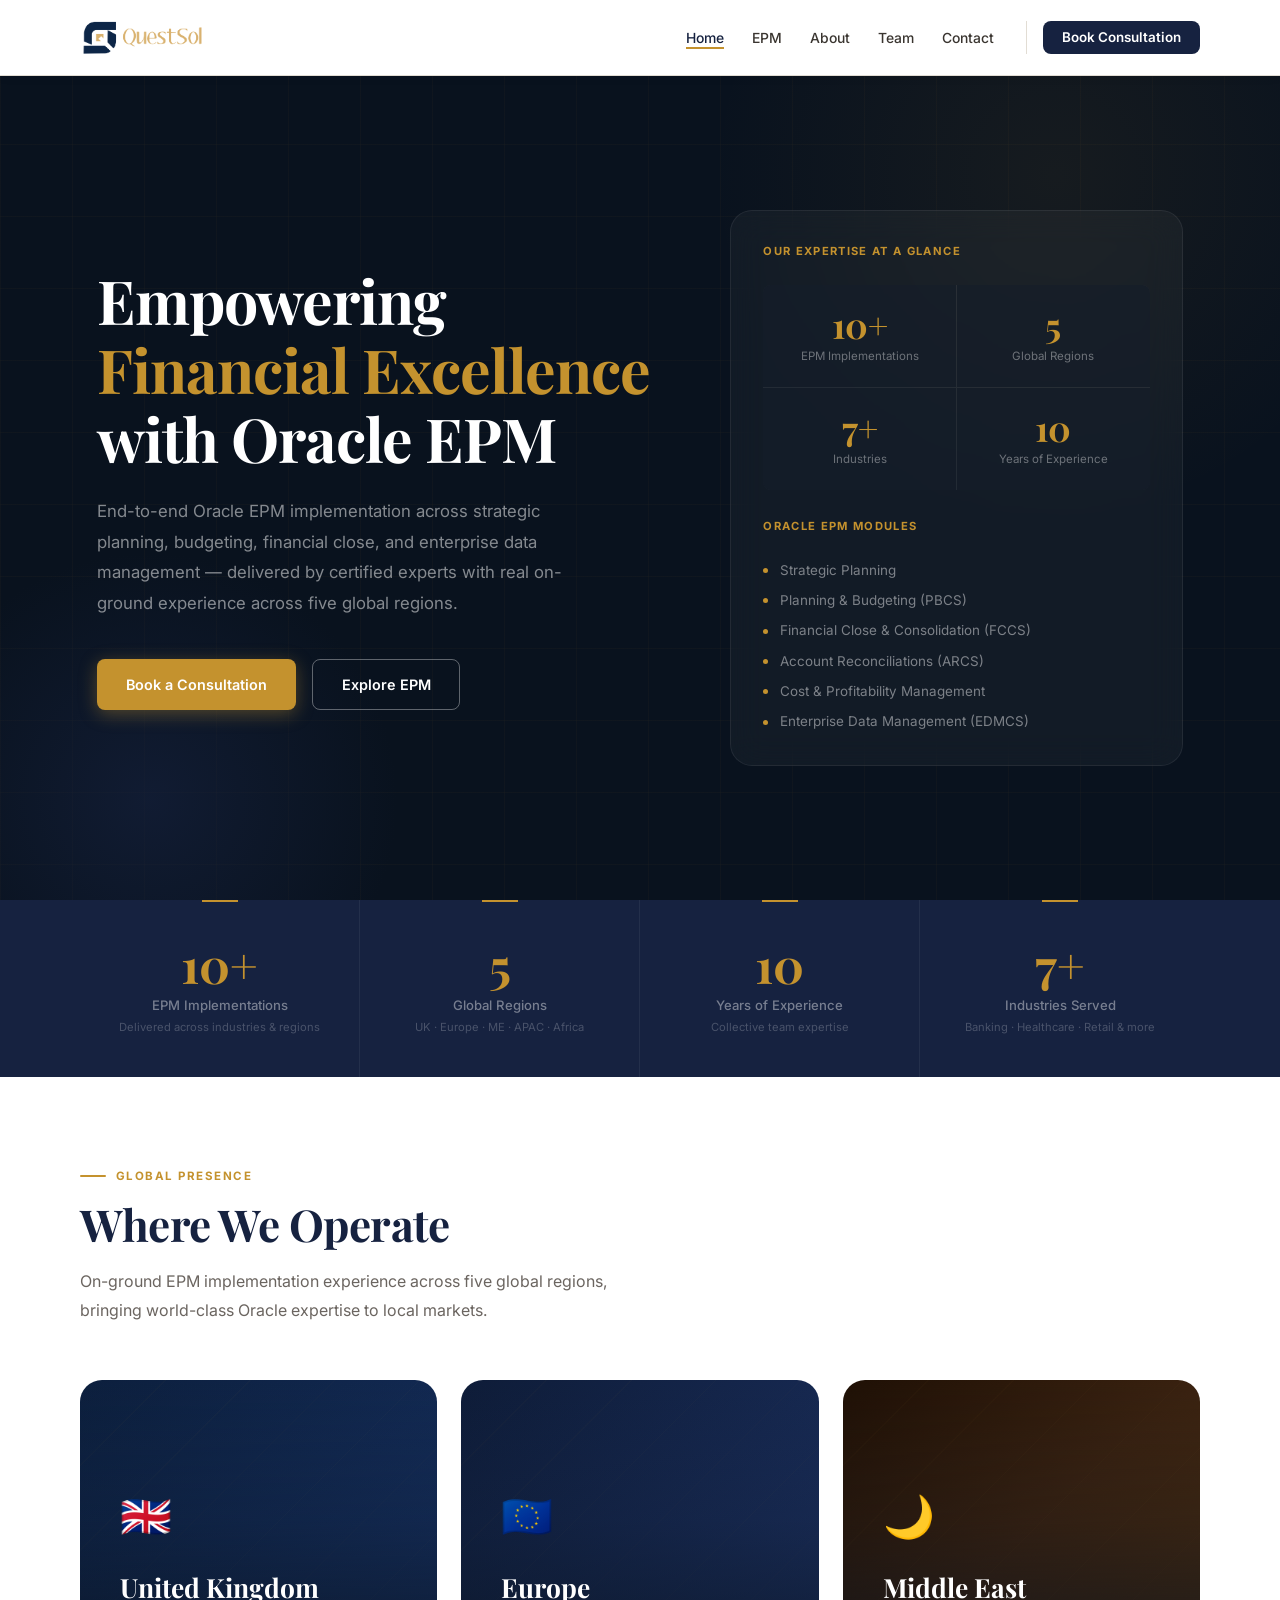
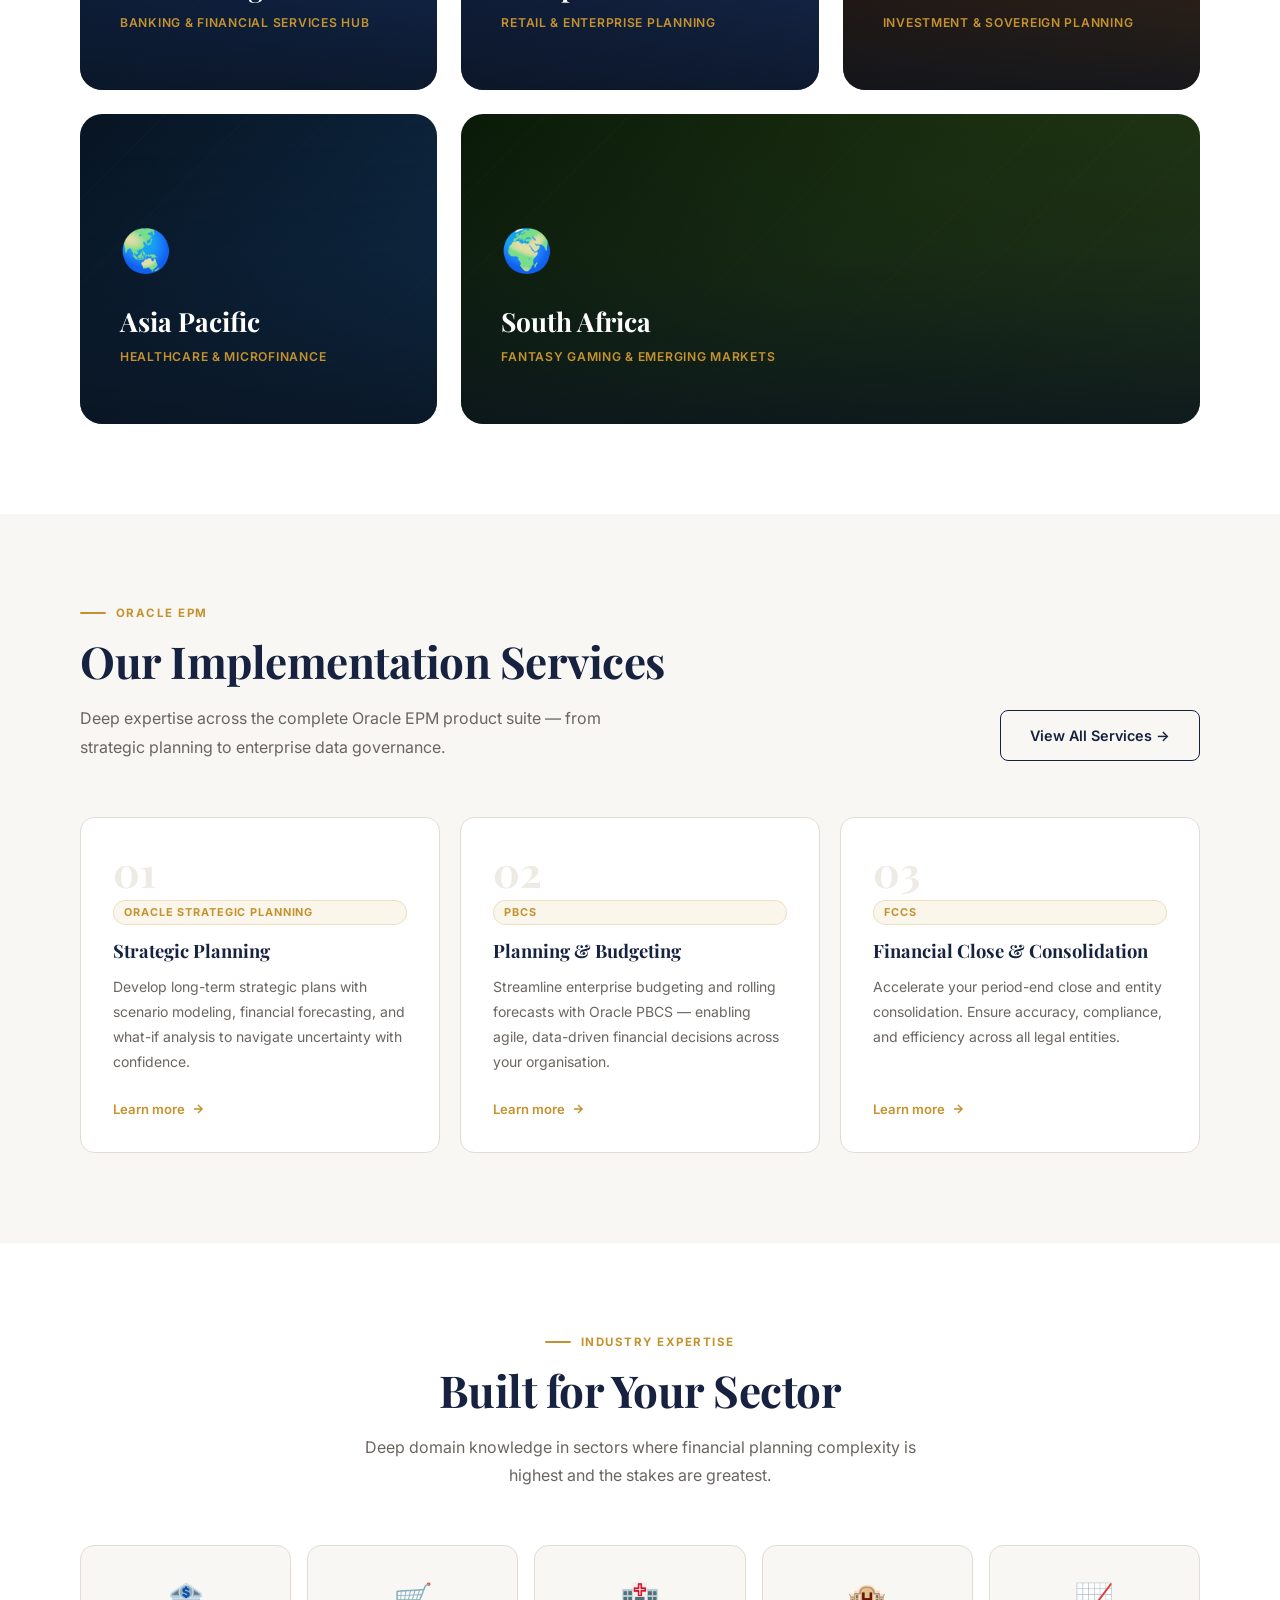
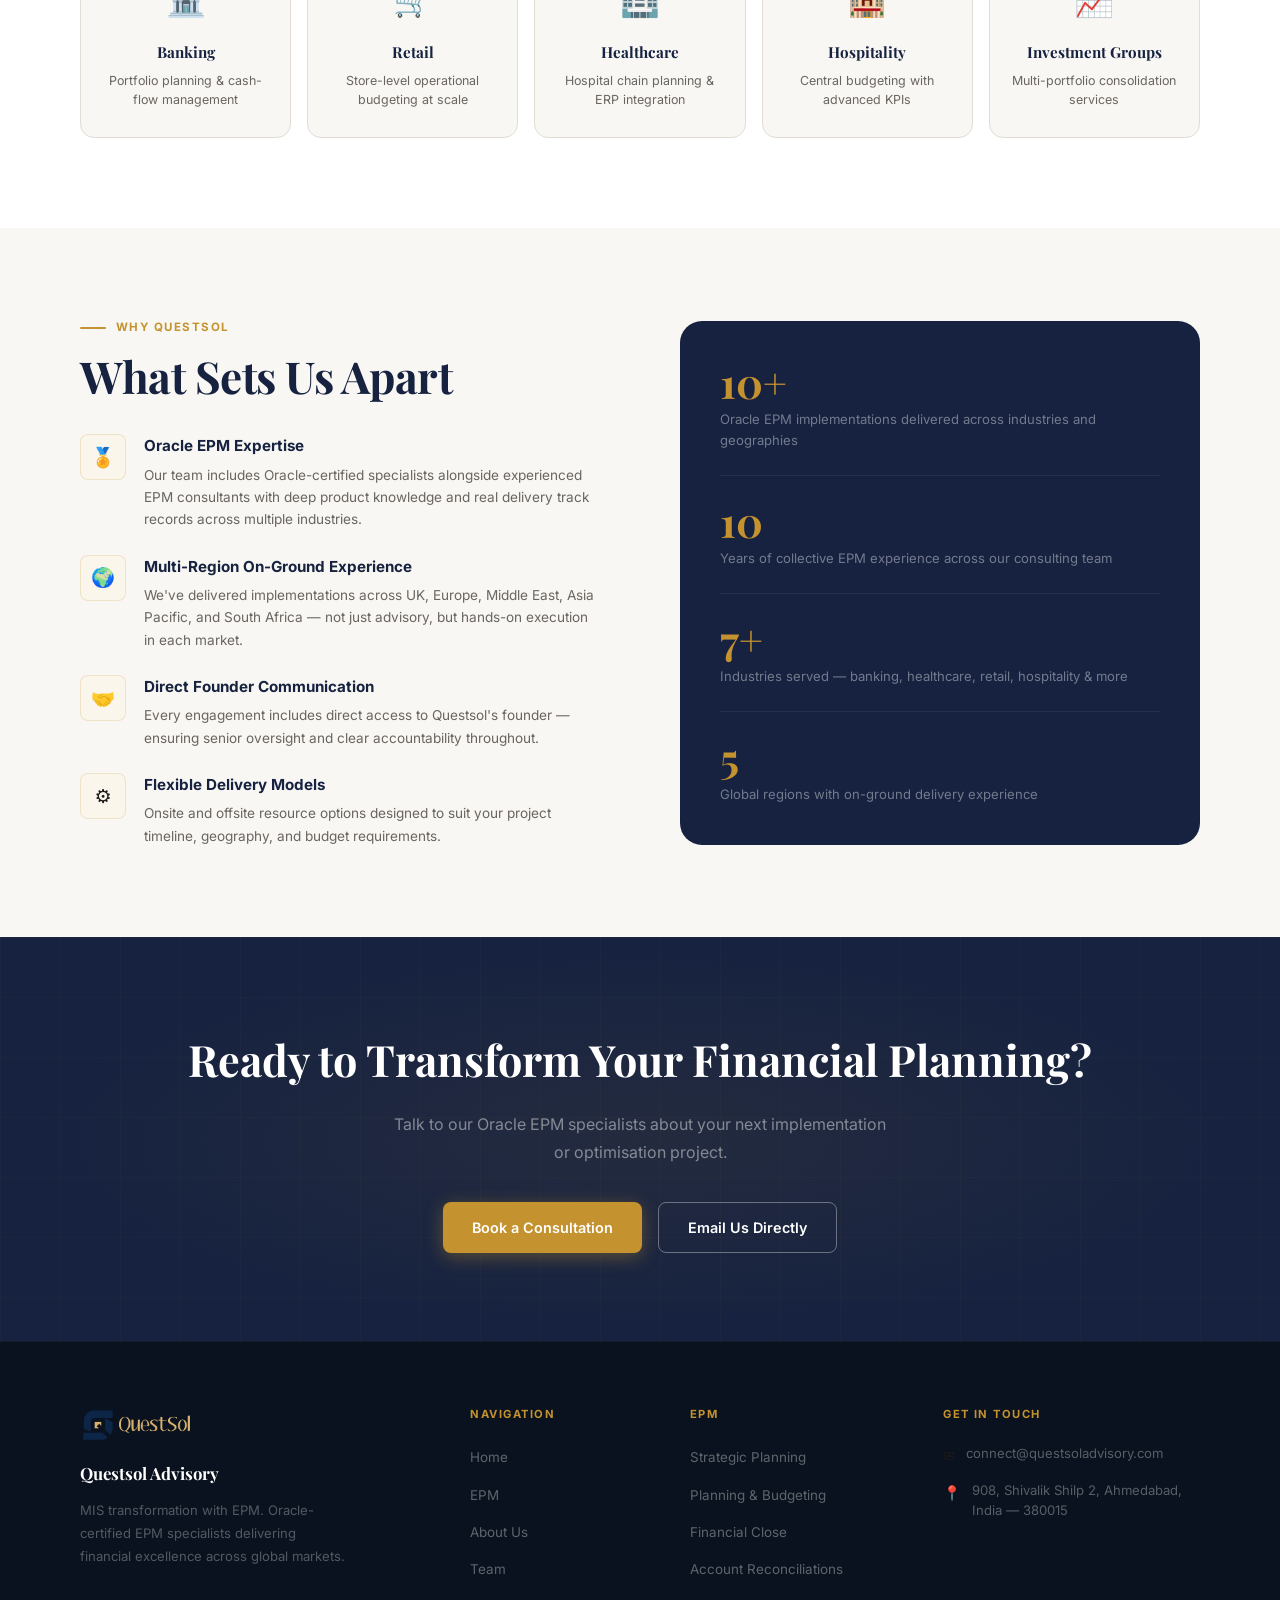
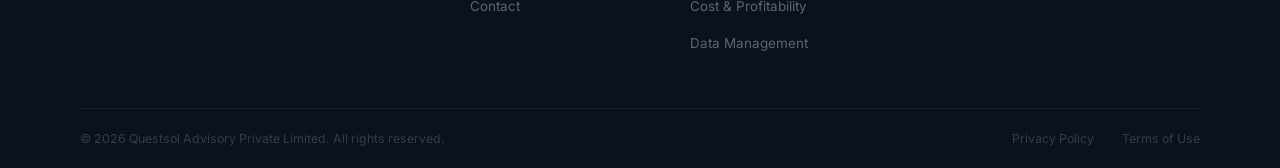
==== index.html @ fa1d384a "Initial commit — Questsol Advisory website" ====
<!DOCTYPE html>
<html lang="en">
<head>
  <meta charset="UTF-8">
  <meta name="viewport" content="width=device-width, initial-scale=1.0">
  <title>Questsol</title>
  <link rel="icon" type="image/png" href="assets/tablogo.png">
  <meta name="description" content="Oracle EPM implementation specialists. Strategic planning, budgeting, financial close and data management across UK, Europe, Middle East & Asia Pacific.">
  <link rel="preconnect" href="https://fonts.googleapis.com">
  <link rel="preconnect" href="https://fonts.gstatic.com" crossorigin>
  <link href="https://fonts.googleapis.com/css2?family=Playfair+Display:ital,wght@0,400;0,600;0,700;0,900;1,400;1,600&family=Inter:wght@300;400;500;600;700&display=swap" rel="stylesheet">
  <link rel="stylesheet" href="style.css">
</head>
<body>

<!-- ── NAVIGATION ── -->
<header class="nav">
  <div class="container">
    <a href="index.html" class="nav-logo">
      <img src="assets/logo.png" alt="Questsol Advisory" onerror="this.style.display='none';this.nextElementSibling.style.display='block'">
      <span class="nav-logo-fallback" style="display:none">Questsol Advisory</span>
    </a>
    <nav>
      <ul class="nav-menu">
        <li><a href="index.html" class="active">Home</a></li>
        <li><a href="epm.html">EPM</a></li>
        <li><a href="about.html">About</a></li>
        <li><a href="team.html">Team</a></li>
        <li><a href="contact.html">Contact</a></li>
        <li><a href="contact.html" class="nav-cta">Book Consultation</a></li>
      </ul>
    </nav>
    <button class="nav-hamburger" id="hamburger" aria-label="Toggle menu">
      <span></span><span></span><span></span>
    </button>
  </div>
</header>
<div class="mobile-nav" id="mobileNav">
  <ul>
    <li><a href="index.html" class="active">Home</a></li>
    <li><a href="epm.html">EPM</a></li>
    <li><a href="about.html">About</a></li>
    <li><a href="team.html">Team</a></li>
    <li><a href="contact.html">Contact</a></li>
  </ul>
  <a href="contact.html" class="mobile-cta">Book a Consultation</a>
</div>

<!-- ── HERO ── -->
<section class="hero">
  <div class="hero-pattern"></div>
  <div class="hero-glow"></div>
  <div class="hero-glow-2"></div>
  <div class="container">
    <div class="hero-grid">
      <div>
        <h1 class="hero-title">
          Empowering<br>
          <span class="gold">Financial Excellence</span><br>
          with Oracle EPM
        </h1>
        <p class="hero-desc">
          End-to-end Oracle EPM implementation across strategic planning, budgeting, financial close, and enterprise data management — delivered by certified experts with real on-ground experience across five global regions.
        </p>
        <div class="hero-actions">
          <a href="contact.html" class="btn btn-primary">Book a Consultation</a>
          <a href="epm.html" class="btn btn-outline-white">Explore EPM</a>
        </div>
      </div>
      <div class="hero-panel">
        <div class="hero-panel-label">Our Expertise at a Glance</div>
        <div class="hero-stats-grid">
          <div class="hero-stat">
            <div class="hero-stat-num">10+</div>
            <div class="hero-stat-lbl">EPM Implementations</div>
          </div>
          <div class="hero-stat">
            <div class="hero-stat-num">5</div>
            <div class="hero-stat-lbl">Global Regions</div>
          </div>
          <div class="hero-stat">
            <div class="hero-stat-num">7+</div>
            <div class="hero-stat-lbl">Industries</div>
          </div>
          <div class="hero-stat">
            <div class="hero-stat-num">10</div>
            <div class="hero-stat-lbl">Years of Experience</div>
          </div>
        </div>
        <div class="hero-panel-label">Oracle EPM Modules</div>
        <ul class="hero-services">
          <li class="hero-service">Strategic Planning</li>
          <li class="hero-service">Planning &amp; Budgeting (PBCS)</li>
          <li class="hero-service">Financial Close &amp; Consolidation (FCCS)</li>
          <li class="hero-service">Account Reconciliations (ARCS)</li>
          <li class="hero-service">Cost &amp; Profitability Management</li>
          <li class="hero-service">Enterprise Data Management (EDMCS)</li>
        </ul>
      </div>
    </div>
  </div>
</section>

<!-- ── METRICS STRIP ── -->
<div class="metrics-strip">
  <div class="container">
    <div class="metrics-grid">
      <div class="metric-item" data-reveal>
        <div class="metric-num">10+</div>
        <div class="metric-lbl">EPM Implementations</div>
        <div class="metric-sub">Delivered across industries &amp; regions</div>
      </div>
      <div class="metric-item" data-reveal data-reveal-d="1">
        <div class="metric-num">5</div>
        <div class="metric-lbl">Global Regions</div>
        <div class="metric-sub">UK · Europe · ME · APAC · Africa</div>
      </div>
      <div class="metric-item" data-reveal data-reveal-d="2">
        <div class="metric-num">10</div>
        <div class="metric-lbl">Years of Experience</div>
        <div class="metric-sub">Collective team expertise</div>
      </div>
      <div class="metric-item" data-reveal data-reveal-d="3">
        <div class="metric-num">7+</div>
        <div class="metric-lbl">Industries Served</div>
        <div class="metric-sub">Banking · Healthcare · Retail &amp; more</div>
      </div>
    </div>
  </div>
</div>

<!-- ── GLOBAL PRESENCE ── -->
<section class="section">
  <div class="container">
    <div class="section-header">
      <div class="section-eyebrow">Global Presence</div>
      <h2 class="section-title">Where We Operate</h2>
      <p class="section-subtitle">On-ground EPM implementation experience across five global regions, bringing world-class Oracle expertise to local markets.</p>
    </div>
    <div class="regions-grid">
      <div class="region-card region-uk" data-reveal>
        <div class="region-inner">
          <span class="region-flag">🇬🇧</span>
          <div class="region-name">United Kingdom</div>
          <div class="region-focus">Banking &amp; Financial Services Hub</div>
        </div>
      </div>
      <div class="region-card region-europe" data-reveal data-reveal-d="1">
        <div class="region-inner">
          <span class="region-flag">🇪🇺</span>
          <div class="region-name">Europe</div>
          <div class="region-focus">Retail &amp; Enterprise Planning</div>
        </div>
      </div>
      <div class="region-card region-me" data-reveal data-reveal-d="2">
        <div class="region-inner">
          <span class="region-flag">🌙</span>
          <div class="region-name">Middle East</div>
          <div class="region-focus">Investment &amp; Sovereign Planning</div>
        </div>
      </div>
      <div class="region-card region-apac" data-reveal data-reveal-d="3">
        <div class="region-inner">
          <span class="region-flag">🌏</span>
          <div class="region-name">Asia Pacific</div>
          <div class="region-focus">Healthcare &amp; Microfinance</div>
        </div>
      </div>
      <div class="region-card region-africa" data-reveal data-reveal-d="4">
        <div class="region-inner">
          <span class="region-flag">🌍</span>
          <div class="region-name">South Africa</div>
          <div class="region-focus">Fantasy Gaming &amp; Emerging Markets</div>
        </div>
      </div>
    </div>
  </div>
</section>

<!-- ── EPM SERVICES OVERVIEW ── -->
<section class="section section--alt">
  <div class="container">
    <div class="section-header" style="display:flex;justify-content:space-between;align-items:flex-end;flex-wrap:wrap;gap:1.5rem;">
      <div>
        <div class="section-eyebrow">Oracle EPM</div>
        <h2 class="section-title">Our Implementation Services</h2>
        <p class="section-subtitle">Deep expertise across the complete Oracle EPM product suite — from strategic planning to enterprise data governance.</p>
      </div>
      <a href="epm.html" class="btn btn-outline-navy" style="flex-shrink:0;white-space:nowrap;">View All Services →</a>
    </div>
    <div class="services-grid">
      <div class="service-card" data-reveal>
        <div class="service-card-num">01</div>
        <div class="service-card-abbr">Oracle Strategic Planning</div>
        <div class="service-card-name">Strategic Planning</div>
        <p class="service-card-desc">Develop long-term strategic plans with scenario modeling, financial forecasting, and what-if analysis to navigate uncertainty with confidence.</p>
        <a href="epm.html" class="service-card-link">Learn more <svg viewBox="0 0 24 24" fill="none" stroke="currentColor" stroke-width="2.5"><path d="M5 12h14M12 5l7 7-7 7"/></svg></a>
      </div>
      <div class="service-card" data-reveal data-reveal-d="1">
        <div class="service-card-num">02</div>
        <div class="service-card-abbr">PBCS</div>
        <div class="service-card-name">Planning &amp; Budgeting</div>
        <p class="service-card-desc">Streamline enterprise budgeting and rolling forecasts with Oracle PBCS — enabling agile, data-driven financial decisions across your organisation.</p>
        <a href="epm.html" class="service-card-link">Learn more <svg viewBox="0 0 24 24" fill="none" stroke="currentColor" stroke-width="2.5"><path d="M5 12h14M12 5l7 7-7 7"/></svg></a>
      </div>
      <div class="service-card" data-reveal data-reveal-d="2">
        <div class="service-card-num">03</div>
        <div class="service-card-abbr">FCCS</div>
        <div class="service-card-name">Financial Close &amp; Consolidation</div>
        <p class="service-card-desc">Accelerate your period-end close and entity consolidation. Ensure accuracy, compliance, and efficiency across all legal entities.</p>
        <a href="epm.html" class="service-card-link">Learn more <svg viewBox="0 0 24 24" fill="none" stroke="currentColor" stroke-width="2.5"><path d="M5 12h14M12 5l7 7-7 7"/></svg></a>
      </div>
    </div>
  </div>
</section>

<!-- ── INDUSTRIES ── -->
<section class="section">
  <div class="container">
    <div class="section-header section-header--center">
      <div class="section-eyebrow">Industry Expertise</div>
      <h2 class="section-title">Built for Your Sector</h2>
      <p class="section-subtitle">Deep domain knowledge in sectors where financial planning complexity is highest and the stakes are greatest.</p>
    </div>
    <div class="industries-grid">
      <div class="industry-card" data-reveal>
        <span class="industry-icon">🏦</span>
        <div class="industry-name">Banking</div>
        <div class="industry-desc">Portfolio planning &amp; cash-flow management</div>
      </div>
      <div class="industry-card" data-reveal data-reveal-d="1">
        <span class="industry-icon">🛒</span>
        <div class="industry-name">Retail</div>
        <div class="industry-desc">Store-level operational budgeting at scale</div>
      </div>
      <div class="industry-card" data-reveal data-reveal-d="2">
        <span class="industry-icon">🏥</span>
        <div class="industry-name">Healthcare</div>
        <div class="industry-desc">Hospital chain planning &amp; ERP integration</div>
      </div>
      <div class="industry-card" data-reveal data-reveal-d="3">
        <span class="industry-icon">🏨</span>
        <div class="industry-name">Hospitality</div>
        <div class="industry-desc">Central budgeting with advanced KPIs</div>
      </div>
      <div class="industry-card" data-reveal data-reveal-d="4">
        <span class="industry-icon">📈</span>
        <div class="industry-name">Investment Groups</div>
        <div class="industry-desc">Multi-portfolio consolidation services</div>
      </div>
    </div>
  </div>
</section>

<!-- ── WHY QUESTSOL ── -->
<section class="section section--alt">
  <div class="container">
    <div class="why-grid">
      <div>
        <div class="section-eyebrow">Why Questsol</div>
        <h2 class="section-title">What Sets Us Apart</h2>
        <ul class="why-list">
          <li class="why-item" data-reveal>
            <div class="why-icon">🏅</div>
            <div>
              <div class="why-item-title">Oracle EPM Expertise</div>
              <div class="why-item-desc">Our team includes Oracle-certified specialists alongside experienced EPM consultants with deep product knowledge and real delivery track records across multiple industries.</div>
            </div>
          </li>
          <li class="why-item" data-reveal data-reveal-d="1">
            <div class="why-icon">🌍</div>
            <div>
              <div class="why-item-title">Multi-Region On-Ground Experience</div>
              <div class="why-item-desc">We've delivered implementations across UK, Europe, Middle East, Asia Pacific, and South Africa — not just advisory, but hands-on execution in each market.</div>
            </div>
          </li>
          <li class="why-item" data-reveal data-reveal-d="2">
            <div class="why-icon">🤝</div>
            <div>
              <div class="why-item-title">Direct Founder Communication</div>
              <div class="why-item-desc">Every engagement includes direct access to Questsol's founder — ensuring senior oversight and clear accountability throughout.</div>
            </div>
          </li>
          <li class="why-item" data-reveal data-reveal-d="3">
            <div class="why-icon">⚙️</div>
            <div>
              <div class="why-item-title">Flexible Delivery Models</div>
              <div class="why-item-desc">Onsite and offsite resource options designed to suit your project timeline, geography, and budget requirements.</div>
            </div>
          </li>
        </ul>
      </div>
      <div class="why-panel" data-reveal data-reveal-d="1">
        <div class="why-panel-stat">
          <div class="why-panel-num">10+</div>
          <div class="why-panel-desc">Oracle EPM implementations delivered across industries and geographies</div>
        </div>
        <div class="why-panel-stat">
          <div class="why-panel-num">10</div>
          <div class="why-panel-desc">Years of collective EPM experience across our consulting team</div>
        </div>
        <div class="why-panel-stat">
          <div class="why-panel-num">7+</div>
          <div class="why-panel-desc">Industries served — banking, healthcare, retail, hospitality &amp; more</div>
        </div>
        <div class="why-panel-stat">
          <div class="why-panel-num">5</div>
          <div class="why-panel-desc">Global regions with on-ground delivery experience</div>
        </div>
      </div>
    </div>
  </div>
</section>

<!-- ── CTA BANNER ── -->
<div class="cta-banner">
  <div class="container">
    <h2 class="cta-banner-title">Ready to Transform Your Financial Planning?</h2>
    <p class="cta-banner-sub">Talk to our Oracle EPM specialists about your next implementation or optimisation project.</p>
    <div class="cta-banner-actions">
      <a href="contact.html" class="btn btn-primary">Book a Consultation</a>
      <a href="mailto:connect@questsoladvisory.com" class="btn btn-outline-white">Email Us Directly</a>
    </div>
  </div>
</div>

<!-- ── FOOTER ── -->
<footer class="footer">
  <div class="container">
    <div class="footer-grid">
      <div>
        <img src="assets/logo.png" alt="Questsol Advisory" class="footer-brand-logo" onerror="this.style.display='none'">
        <div class="footer-brand-name">Questsol Advisory</div>
        <p class="footer-brand-desc">MIS transformation with EPM. Oracle-certified EPM specialists delivering financial excellence across global markets.</p>
      </div>
      <div>
        <div class="footer-col-title">Navigation</div>
        <ul class="footer-nav">
          <li><a href="index.html">Home</a></li>
          <li><a href="epm.html">EPM</a></li>
          <li><a href="about.html">About Us</a></li>
          <li><a href="team.html">Team</a></li>
          <li><a href="contact.html">Contact</a></li>
        </ul>
      </div>
      <div>
        <div class="footer-col-title">EPM</div>
        <ul class="footer-nav">
          <li><a href="epm.html">Strategic Planning</a></li>
          <li><a href="epm.html">Planning &amp; Budgeting</a></li>
          <li><a href="epm.html">Financial Close</a></li>
          <li><a href="epm.html">Account Reconciliations</a></li>
          <li><a href="epm.html">Cost &amp; Profitability</a></li>
          <li><a href="epm.html">Data Management</a></li>
        </ul>
      </div>
      <div>
        <div class="footer-col-title">Get In Touch</div>
        <div class="footer-contact-row">
          <span>✉️</span>
          <div class="txt"><a href="mailto:connect@questsoladvisory.com">connect@questsoladvisory.com</a></div>
        </div>
        <div class="footer-contact-row">
          <span>📍</span>
          <div class="txt">908, Shivalik Shilp 2, Ahmedabad, India — 380015</div>
        </div>
      </div>
    </div>
    <div class="footer-bottom">
      <div class="footer-copy">© 2026 Questsol Advisory Private Limited. All rights reserved.</div>
      <div class="footer-bottom-links">
        <a href="#">Privacy Policy</a>
        <a href="#">Terms of Use</a>
      </div>
    </div>
  </div>
</footer>

<script>
const io = new IntersectionObserver(entries => {
  entries.forEach(e => { if (e.isIntersecting) { e.target.classList.add('visible'); io.unobserve(e.target); } });
}, { threshold: 0.12 });
document.querySelectorAll('[data-reveal]').forEach(el => io.observe(el));

// Hamburger
const hamburger = document.getElementById('hamburger');
const mobileNav = document.getElementById('mobileNav');
hamburger.addEventListener('click', () => {
  const open = hamburger.classList.toggle('open');
  mobileNav.classList.toggle('open', open);
  document.body.classList.toggle('nav-open', open);
});
mobileNav.querySelectorAll('a').forEach(a => {
  a.addEventListener('click', () => {
    hamburger.classList.remove('open');
    mobileNav.classList.remove('open');
    document.body.classList.remove('nav-open');
  });
});
</script>
</body>
</html>
---- style.css ----
/* =====================================================
   QUESTSOL ADVISORY — Design System
   Primary: Navy #162240 | Accent: Gold #C4922E
   Headings: Playfair Display | Body: Inter
   ===================================================== */

@import url('https://fonts.googleapis.com/css2?family=Playfair+Display:ital,wght@0,400;0,600;0,700;0,900;1,400;1,600&family=Inter:wght@300;400;500;600;700&display=swap');

/* ── VARIABLES ── */
:root {
  --navy-dark:  #09121E;
  --navy:       #162240;
  --navy-mid:   #1C2D52;
  --navy-light: #253A68;
  --gold:       #C4922E;
  --gold-400:   #D4A848;
  --gold-300:   #E0C070;
  --gold-pale:  #F5EDD6;
  --gold-bg:    #FBF6EC;
  --white:      #FFFFFF;
  --off-white:  #F8F7F3;
  --gray-100:   #EDEBE4;
  --gray-200:   #D6D0C4;
  --gray-400:   #9A9385;
  --gray-600:   #6B6560;
  --gray-800:   #3A3530;
  --text:       #1C1A18;
  --border:     #E2DDD4;
  --font-serif: 'Playfair Display', Georgia, serif;
  --font-sans:  'Inter', system-ui, -apple-system, sans-serif;
  --nav-h:      76px;
  --container:  1200px;
  --section-py: 90px;
  --radius-sm:  8px;
  --radius:     14px;
  --radius-lg:  22px;
  --shadow-sm:  0 2px 8px rgba(9,18,30,0.07);
  --shadow-md:  0 8px 32px rgba(9,18,30,0.12);
  --shadow-lg:  0 20px 64px rgba(9,18,30,0.18);
  --t:          0.26s ease;
}

/* ── RESET ── */
*, *::before, *::after { box-sizing: border-box; margin: 0; padding: 0; }
html { scroll-behavior: smooth; -webkit-text-size-adjust: 100%; }
body { font-family: var(--font-sans); background: var(--white); color: var(--text); line-height: 1.6; overflow-x: hidden; }
img { display: block; max-width: 100%; height: auto; }
a { color: inherit; text-decoration: none; }
ul { list-style: none; }
button, input, select, textarea { font-family: inherit; }

/* ── CONTAINER ── */
.container { max-width: var(--container); margin: 0 auto; padding: 0 40px; }

/* ── NAVIGATION ── */
.nav {
  position: fixed; top: 0; left: 0; right: 0; z-index: 1000;
  height: var(--nav-h);
  background: var(--white);
  border-bottom: 1px solid var(--border);
  box-shadow: var(--shadow-sm);
  display: flex; align-items: center;
}
.nav .container { display: flex; align-items: center; justify-content: space-between; width: 100%; }
.nav-logo { display: flex; align-items: center; gap: 10px; }
.nav-logo img { height: 42px; width: auto; object-fit: contain; }
.nav-logo-fallback {
  font-family: var(--font-serif); font-size: 1.15rem; font-weight: 700; color: var(--navy);
}
.nav-menu { display: flex; align-items: center; gap: 1.75rem; }
.nav-menu li:last-child {
  padding-left: 1rem;
  border-left: 1px solid var(--border);
  margin-left: 0.25rem;
}
.nav-menu a {
  font-size: 0.87rem; font-weight: 500; color: var(--gray-800);
  position: relative; padding-bottom: 3px; white-space: nowrap;
  transition: color var(--t);
}
.nav-menu a::after {
  content: ''; position: absolute; bottom: 0; left: 0; right: 0;
  height: 2px; background: var(--gold);
  transform: scaleX(0); transform-origin: left; transition: transform var(--t);
}
.nav-menu a:hover, .nav-menu a.active { color: var(--navy); }
.nav-menu a:hover::after, .nav-menu a.active::after { transform: scaleX(1); }
.nav-cta {
  background: var(--navy) !important; color: var(--white) !important;
  padding: 0.55rem 1.2rem 0.55rem !important; border-radius: var(--radius-sm);
  font-weight: 600 !important; font-size: 0.84rem !important;
  line-height: 1.2 !important;
  display: inline-flex !important; align-items: center !important;
  transition: background var(--t) !important;
}
.nav-cta::after { display: none !important; }
.nav-cta:hover { background: var(--gold) !important; color: var(--white) !important; }

/* ── BUTTONS ── */
.btn {
  display: inline-flex; align-items: center; gap: 0.5rem;
  font-size: 0.9rem; font-weight: 600;
  padding: 0.82rem 1.8rem; border-radius: var(--radius-sm);
  cursor: pointer; transition: all var(--t); border: none;
}
.btn-primary {
  background: var(--gold); color: var(--white);
  box-shadow: 0 4px 18px rgba(196,146,46,0.38);
}
.btn-primary:hover { background: var(--gold-400); transform: translateY(-2px); box-shadow: 0 8px 28px rgba(196,146,46,0.45); }
.btn-outline-white {
  border: 1.5px solid rgba(255,255,255,0.35); color: var(--white); background: transparent;
}
.btn-outline-white:hover { border-color: var(--gold); color: var(--gold-300); background: rgba(196,146,46,0.08); }
.btn-outline-navy {
  border: 1.5px solid var(--navy); color: var(--navy); background: transparent;
}
.btn-outline-navy:hover { background: var(--navy); color: var(--white); }

/* ── SECTIONS ── */
.section { padding: var(--section-py) 0; }
.section--alt { background: var(--off-white); }
.section--navy { background: var(--navy); }
.section--dark { background: var(--navy-dark); }

.section-eyebrow {
  display: flex; align-items: center; gap: 0.6rem;
  font-size: 0.72rem; font-weight: 700; letter-spacing: 0.13em;
  text-transform: uppercase; color: var(--gold); margin-bottom: 0.8rem;
}
.section-eyebrow::before {
  content: ''; display: block; width: 26px; height: 2px;
  background: var(--gold); border-radius: 2px; flex-shrink: 0;
}
.section-title {
  font-family: var(--font-serif);
  font-size: clamp(1.85rem, 3.5vw, 2.75rem);
  font-weight: 700; line-height: 1.2;
  letter-spacing: -0.5px; color: var(--navy); margin-bottom: 1rem;
}
.section-title--white { color: var(--white); }
.section-subtitle { font-size: 1rem; color: var(--gray-600); max-width: 560px; line-height: 1.78; }
.section-subtitle--light { color: rgba(255,255,255,0.5); }
.section-header { margin-bottom: 3.5rem; }
.section-header--center { text-align: center; }
.section-header--center .section-eyebrow { justify-content: center; }
.section-header--center .section-subtitle { margin: 0 auto; }

/* ── HOME HERO ── */
.hero {
  min-height: 100vh;
  background: var(--navy-dark);
  padding-top: var(--nav-h);
  display: flex; align-items: center;
  position: relative; overflow: hidden;
}
.hero-pattern {
  position: absolute; inset: 0;
  background-image:
    linear-gradient(rgba(196,146,46,0.035) 1px, transparent 1px),
    linear-gradient(90deg, rgba(196,146,46,0.035) 1px, transparent 1px);
  background-size: 72px 72px;
}
.hero-glow {
  position: absolute; top: -200px; right: -150px;
  width: 750px; height: 750px; border-radius: 50%;
  background: radial-gradient(circle, rgba(196,146,46,0.07) 0%, transparent 65%);
  pointer-events: none;
}
.hero-glow-2 {
  position: absolute; bottom: -150px; left: -100px;
  width: 500px; height: 500px; border-radius: 50%;
  background: radial-gradient(circle, rgba(22,34,64,0.6) 0%, transparent 70%);
  pointer-events: none;
}
.hero .container { position: relative; z-index: 1; padding-top: 80px; padding-bottom: 80px; }
.hero-grid { display: grid; grid-template-columns: 1.1fr 0.9fr; gap: 5rem; align-items: center; }
.hero-tag {
  display: inline-flex; align-items: center; gap: 0.55rem;
  font-size: 0.72rem; font-weight: 700; letter-spacing: 0.12em; text-transform: uppercase;
  color: var(--gold); background: rgba(196,146,46,0.1); border: 1px solid rgba(196,146,46,0.25);
  padding: 0.35rem 0.95rem; border-radius: 100px; margin-bottom: 1.5rem;
}
.hero-tag-dot {
  width: 6px; height: 6px; border-radius: 50%; background: var(--gold); flex-shrink: 0;
  animation: pulse-dot 2s infinite;
}
@keyframes pulse-dot { 0%,100%{opacity:1;transform:scale(1)} 50%{opacity:0.5;transform:scale(0.65)} }
.hero-title {
  font-family: var(--font-serif);
  font-size: clamp(2.4rem, 5vw, 3.8rem);
  font-weight: 700; line-height: 1.13;
  letter-spacing: -1px; color: var(--white); margin-bottom: 1.5rem;
}
.hero-title .gold { color: var(--gold); }
.hero-desc {
  font-size: 1.05rem; color: rgba(255,255,255,0.5);
  max-width: 490px; line-height: 1.82; margin-bottom: 2.5rem;
}
.hero-actions { display: flex; gap: 1rem; flex-wrap: wrap; }

/* Hero panel */
.hero-panel {
  background: rgba(255,255,255,0.04);
  border: 1px solid rgba(255,255,255,0.07);
  border-radius: var(--radius-lg); padding: 2rem;
  backdrop-filter: blur(16px);
}
.hero-panel-label {
  font-size: 0.7rem; font-weight: 700; letter-spacing: 0.12em;
  text-transform: uppercase; color: var(--gold); margin-bottom: 1.5rem;
}
.hero-stats-grid {
  display: grid; grid-template-columns: 1fr 1fr; gap: 1px;
  background: rgba(255,255,255,0.07); border-radius: var(--radius-sm); overflow: hidden;
  margin-bottom: 1.75rem;
}
.hero-stat {
  background: rgba(9,18,30,0.55); padding: 1.4rem; text-align: center;
}
.hero-stat-num {
  font-family: var(--font-serif); font-size: 2.2rem; font-weight: 700;
  color: var(--gold); line-height: 1;
}
.hero-stat-lbl { font-size: 0.72rem; color: rgba(255,255,255,0.38); margin-top: 0.4rem; line-height: 1.35; }
.hero-services { display: flex; flex-direction: column; gap: 0.55rem; }
.hero-service {
  display: flex; align-items: center; gap: 0.75rem;
  font-size: 0.84rem; color: rgba(255,255,255,0.45);
}
.hero-service::before {
  content: ''; width: 5px; height: 5px; border-radius: 50%;
  background: var(--gold); flex-shrink: 0;
}

/* ── PAGE HERO (inner pages) ── */
.page-hero {
  background: var(--navy);
  padding: calc(var(--nav-h) + 64px) 0 60px;
  position: relative; overflow: hidden;
}
.page-hero::before {
  content: ''; position: absolute; inset: 0;
  background: linear-gradient(120deg, rgba(196,146,46,0.07) 0%, transparent 55%);
}
.page-hero-inner { position: relative; z-index: 1; }
.page-hero-breadcrumb {
  display: flex; align-items: center; gap: 0.5rem;
  font-size: 0.8rem; color: rgba(255,255,255,0.35); margin-bottom: 1.25rem;
}
.page-hero-breadcrumb a:hover { color: var(--gold); transition: color var(--t); }
.page-hero-breadcrumb .sep { opacity: 0.3; }
.page-hero-breadcrumb .current { color: var(--gold); }
.page-hero-title {
  font-family: var(--font-serif);
  font-size: clamp(2rem, 4vw, 3.1rem); font-weight: 700;
  color: var(--white); line-height: 1.2; margin-bottom: 1rem;
}
.page-hero-sub { font-size: 1rem; color: rgba(255,255,255,0.46); max-width: 580px; line-height: 1.78; }

/* ── METRICS STRIP ── */
.metrics-strip { background: var(--navy); }
.metrics-grid { display: grid; grid-template-columns: repeat(4, 1fr); }
.metric-item {
  padding: 2.5rem 1.5rem; text-align: center;
  border-right: 1px solid rgba(255,255,255,0.06);
  position: relative;
}
.metric-item:last-child { border-right: none; }
.metric-item::before {
  content: ''; position: absolute; top: 0; left: 50%; transform: translateX(-50%);
  width: 36px; height: 2px; background: var(--gold);
}
.metric-num {
  font-family: var(--font-serif); font-size: 3rem; font-weight: 700;
  color: var(--gold); line-height: 1; margin-bottom: 0.5rem;
}
.metric-lbl { font-size: 0.82rem; font-weight: 500; color: rgba(255,255,255,0.42); line-height: 1.4; }
.metric-sub { font-size: 0.7rem; color: rgba(255,255,255,0.22); margin-top: 0.3rem; }

/* ── REGION CARDS ── */
.regions-grid { display: grid; grid-template-columns: repeat(3, 1fr); gap: 1.5rem; }
.regions-grid .region-card:nth-child(4) { grid-column: 1 / 2; }
.regions-grid .region-card:nth-child(5) { grid-column: 2 / 4; }
.region-card {
  border-radius: var(--radius-lg); overflow: hidden;
  position: relative; min-height: 310px;
  display: flex; flex-direction: column; justify-content: flex-end;
  padding: 2.5rem; cursor: default;
  transition: transform var(--t), box-shadow var(--t);
}
.region-card:hover { transform: translateY(-7px); box-shadow: 0 28px 70px rgba(9,18,30,0.38); }
.region-uk    { background: linear-gradient(140deg, #0C1F3D 0%, #173265 100%); }
.region-europe{ background: linear-gradient(140deg, #0E1C38 0%, #1E3468 100%); }
.region-me    { background: linear-gradient(140deg, #1F1005 0%, #3A2210 50%, #4A2E12 100%); }
.region-apac  { background: linear-gradient(140deg, #071422 0%, #103050 100%); }
.region-africa{ background: linear-gradient(140deg, #0A1A08 0%, #1A3010 50%, #243818 100%); }

/* Subtle diagonal pattern */
.region-card::before {
  content: ''; position: absolute; inset: 0;
  background:
    linear-gradient(0deg, rgba(9,18,30,0.78) 0%, rgba(9,18,30,0.2) 55%, transparent 100%),
    repeating-linear-gradient(135deg, rgba(196,146,46,0.025) 0, rgba(196,146,46,0.025) 1px, transparent 0, transparent 60px);
}
/* Gold top border on hover */
.region-card::after {
  content: ''; position: absolute; top: 0; left: 0; right: 0; height: 3px;
  background: linear-gradient(90deg, var(--gold), var(--gold-300));
  transform: scaleX(0); transform-origin: left; transition: transform 0.38s ease;
}
.region-card:hover::after { transform: scaleX(1); }

.region-inner { position: relative; z-index: 1; }
.region-flag { font-size: 2.6rem; margin-bottom: 1rem; display: block; }
.region-name {
  font-family: var(--font-serif); font-size: 1.65rem; font-weight: 700;
  color: var(--white); margin-bottom: 0.3rem;
}
.region-focus {
  font-size: 0.76rem; font-weight: 600; letter-spacing: 0.06em;
  text-transform: uppercase; color: var(--gold); margin-bottom: 1.1rem;
}
.region-tags { display: flex; flex-wrap: wrap; gap: 0.4rem; }
.region-tag {
  font-size: 0.72rem; color: rgba(255,255,255,0.5);
  background: rgba(255,255,255,0.07); border: 1px solid rgba(255,255,255,0.1);
  padding: 0.2rem 0.65rem; border-radius: 100px;
}

/* ── SERVICE CARDS ── */
.services-grid { display: grid; grid-template-columns: repeat(3, 1fr); gap: 1.25rem; }
.service-card {
  background: var(--white); border: 1px solid var(--border); border-radius: var(--radius);
  padding: 2rem; display: flex; flex-direction: column;
  transition: border-color var(--t), transform var(--t), box-shadow var(--t);
}
.service-card:hover { border-color: var(--gold); transform: translateY(-5px); box-shadow: var(--shadow-md); }
.service-card-num {
  font-family: var(--font-serif); font-size: 2.6rem; font-weight: 700;
  color: var(--gray-100); line-height: 1; margin-bottom: 0.5rem; user-select: none;
}
.service-card-abbr {
  display: inline-block; font-size: 0.68rem; font-weight: 700;
  letter-spacing: 0.08em; text-transform: uppercase;
  color: var(--gold); background: var(--gold-bg);
  border: 1px solid rgba(196,146,46,0.22);
  padding: 0.2rem 0.65rem; border-radius: 100px; margin-bottom: 0.85rem;
}
.service-card-name {
  font-family: var(--font-serif); font-size: 1.15rem; font-weight: 700;
  color: var(--navy); margin-bottom: 0.75rem; line-height: 1.3;
}
.service-card-desc { font-size: 0.875rem; color: var(--gray-600); line-height: 1.78; flex: 1; }
.service-card-link {
  display: inline-flex; align-items: center; gap: 0.4rem;
  font-size: 0.82rem; font-weight: 600; color: var(--gold);
  margin-top: 1.5rem; transition: gap var(--t);
}
.service-card-link svg { width: 14px; height: 14px; transition: transform var(--t); }
.service-card:hover .service-card-link { gap: 0.65rem; }
.service-card:hover .service-card-link svg { transform: translateX(3px); }

/* Full detail service card (EPM page) */
.service-card--full { padding: 2.5rem; }
.service-card--full .service-card-desc { font-size: 0.92rem; }

/* ── INDUSTRY CARDS ── */
.industries-grid { display: grid; grid-template-columns: repeat(5, 1fr); gap: 1rem; }
.industry-card {
  background: var(--off-white); border: 1px solid var(--border); border-radius: var(--radius);
  padding: 1.75rem 1.25rem; text-align: center;
  transition: all var(--t);
}
.industry-card:hover { background: var(--navy); border-color: var(--navy); transform: translateY(-5px); box-shadow: var(--shadow-md); }
.industry-icon { font-size: 2rem; margin-bottom: 0.9rem; display: block; }
.industry-name {
  font-family: var(--font-serif); font-size: 0.95rem; font-weight: 700;
  color: var(--navy); margin-bottom: 0.4rem; transition: color var(--t);
}
.industry-desc { font-size: 0.78rem; color: var(--gray-600); line-height: 1.55; transition: color var(--t); }
.industry-card:hover .industry-name { color: var(--gold); }
.industry-card:hover .industry-desc { color: rgba(255,255,255,0.42); }

/* ── WHY QUESTSOL ── */
.why-grid { display: grid; grid-template-columns: 1fr 1fr; gap: 5rem; align-items: center; }
.why-list { display: flex; flex-direction: column; gap: 1.5rem; margin-top: 2rem; }
.why-item { display: flex; gap: 1.1rem; align-items: flex-start; }
.why-icon {
  width: 46px; height: 46px; flex-shrink: 0;
  background: var(--gold-bg); border: 1px solid rgba(196,146,46,0.2);
  border-radius: var(--radius-sm); display: flex; align-items: center; justify-content: center;
  font-size: 1.2rem;
}
.why-item-title { font-weight: 700; font-size: 0.95rem; color: var(--navy); margin-bottom: 0.3rem; }
.why-item-desc { font-size: 0.85rem; color: var(--gray-600); line-height: 1.65; }
.why-panel {
  background: var(--navy); border-radius: var(--radius-lg); padding: 2.5rem;
  overflow: hidden;
}
.why-panel-stat { padding: 1.5rem 0; border-bottom: 1px solid rgba(255,255,255,0.06); }
.why-panel-stat:first-child { padding-top: 0; }
.why-panel-stat:last-child { padding-bottom: 0; border-bottom: none; }
.why-panel-num {
  font-family: var(--font-serif); font-size: 2.6rem; font-weight: 700;
  color: var(--gold); line-height: 1;
}
.why-panel-desc { font-size: 0.82rem; color: rgba(255,255,255,0.4); margin-top: 0.4rem; }

/* ── ABOUT ── */
.about-grid { display: grid; grid-template-columns: 1fr 1fr; gap: 5rem; align-items: start; }
.about-text p { font-size: 0.95rem; color: var(--gray-600); line-height: 1.88; margin-bottom: 1.25rem; }
.about-text p:last-child { margin-bottom: 0; }
.about-callout {
  background: var(--gold-bg); border-left: 3px solid var(--gold);
  border-radius: 0 var(--radius-sm) var(--radius-sm) 0;
  padding: 1.25rem 1.5rem; margin: 1.5rem 0;
}
.about-callout p {
  font-family: var(--font-serif); font-size: 1.05rem; font-weight: 600;
  color: var(--navy); margin-bottom: 0 !important; font-style: italic;
}
.cert-badge {
  display: inline-flex; align-items: center; gap: 0.7rem;
  background: var(--navy); color: var(--white);
  padding: 0.7rem 1.25rem; border-radius: var(--radius-sm);
  font-size: 0.85rem; font-weight: 600; margin-top: 0.75rem;
}
.cert-badge-icon { font-size: 1.1rem; }
.about-sidebar-card {
  background: var(--off-white); border: 1px solid var(--border);
  border-radius: var(--radius-lg); padding: 2rem; margin-bottom: 1.25rem;
}
.about-sidebar-card-title {
  font-family: var(--font-serif); font-size: 1rem; font-weight: 700;
  color: var(--navy); margin-bottom: 1.25rem;
}
.diff-list { display: flex; flex-direction: column; gap: 0.85rem; }
.diff-item { display: flex; gap: 0.75rem; align-items: flex-start; }
.diff-check {
  width: 20px; height: 20px; flex-shrink: 0; margin-top: 1px;
  background: var(--gold-bg); border: 1px solid rgba(196,146,46,0.25);
  border-radius: 50%; display: flex; align-items: center; justify-content: center;
  font-size: 0.6rem; color: var(--gold); font-weight: 900;
}
.diff-text { font-size: 0.88rem; color: var(--gray-700); line-height: 1.55; }
.region-pills { display: flex; flex-wrap: wrap; gap: 0.5rem; margin-top: 0.5rem; }
.region-pill {
  font-size: 0.78rem; font-weight: 600; color: var(--gold);
  background: var(--gold-bg); border: 1px solid rgba(196,146,46,0.22);
  padding: 0.3rem 0.85rem; border-radius: 100px;
}

/* ── TEAM ── */
.team-grid { display: grid; grid-template-columns: repeat(5, 1fr); gap: 1.25rem; }
.team-card {
  background: var(--white); border: 1px solid var(--border); border-radius: var(--radius);
  padding: 2rem 1.25rem; text-align: center;
  transition: all var(--t);
}
.team-card:hover { border-color: var(--gold); box-shadow: var(--shadow-md); transform: translateY(-5px); }
.team-avatar {
  width: 74px; height: 74px; border-radius: 50%;
  background: linear-gradient(135deg, var(--navy) 0%, var(--navy-mid) 100%);
  display: flex; align-items: center; justify-content: center;
  margin: 0 auto 1.25rem;
  font-family: var(--font-serif); font-size: 1.3rem; font-weight: 700; color: var(--gold);
  border: 3px solid var(--gold-pale);
}
.team-name { font-family: var(--font-serif); font-weight: 700; font-size: 0.95rem; color: var(--navy); margin-bottom: 0.35rem; }
.team-role { font-size: 0.78rem; font-weight: 500; color: var(--gold); }

/* ── CONTACT ── */
.contact-grid { display: grid; grid-template-columns: 1fr 1.25fr; gap: 5rem; align-items: start; }
.contact-info-list { display: flex; flex-direction: column; gap: 1.5rem; margin-top: 2rem; }
.contact-info-item { display: flex; gap: 1rem; align-items: flex-start; }
.contact-icon {
  width: 46px; height: 46px; flex-shrink: 0;
  background: var(--gold-bg); border: 1px solid rgba(196,146,46,0.2);
  border-radius: var(--radius-sm); display: flex; align-items: center; justify-content: center;
  font-size: 1.1rem;
}
.contact-lbl { font-size: 0.7rem; font-weight: 700; text-transform: uppercase; letter-spacing: 0.08em; color: var(--gold); margin-bottom: 0.3rem; }
.contact-val { font-size: 0.9rem; color: var(--gray-700); line-height: 1.55; }
.contact-val a:hover { color: var(--gold); transition: color var(--t); }

.form { display: flex; flex-direction: column; gap: 1.1rem; }
.form-row { display: grid; grid-template-columns: 1fr 1fr; gap: 1.1rem; }
.form-group { display: flex; flex-direction: column; gap: 0.4rem; }
.form-label { font-size: 0.78rem; font-weight: 600; color: var(--gray-800); }
.form-control {
  background: var(--white); border: 1px solid var(--border); border-radius: var(--radius-sm);
  padding: 0.78rem 1rem; font-size: 0.9rem; color: var(--text); outline: none;
  transition: border-color var(--t), box-shadow var(--t);
}
.form-control:focus { border-color: var(--gold); box-shadow: 0 0 0 3px rgba(196,146,46,0.1); }
textarea.form-control { min-height: 130px; resize: vertical; }
select.form-control { cursor: pointer; }
select.form-control option { background: var(--white); }
.btn-submit {
  width: 100%; padding: 0.9rem; background: var(--navy); color: var(--white);
  border: none; border-radius: var(--radius-sm); font-size: 0.95rem; font-weight: 600;
  cursor: pointer; transition: background var(--t), transform var(--t);
}
.btn-submit:hover { background: var(--gold); transform: translateY(-1px); }
.form-note { font-size: 0.75rem; color: var(--gray-400); text-align: center; margin-top: -0.25rem; }

/* ── EPM APPROACH STEPS ── */
.steps-grid { display: grid; grid-template-columns: repeat(3, 1fr); gap: 2rem; position: relative; }
.steps-grid::before {
  content: ''; position: absolute; top: 28px; left: calc(16.66% + 28px); right: calc(16.66% + 28px);
  height: 2px; background: linear-gradient(90deg, var(--gold), var(--gold-300), var(--gold));
  opacity: 0.3;
}
.step-card { text-align: center; padding: 2rem 1.5rem; }
.step-num {
  width: 56px; height: 56px; border-radius: 50%;
  background: var(--navy); border: 2px solid var(--gold);
  display: flex; align-items: center; justify-content: center;
  margin: 0 auto 1.5rem;
  font-family: var(--font-serif); font-size: 1.3rem; font-weight: 700; color: var(--gold);
}
.step-title { font-family: var(--font-serif); font-size: 1rem; font-weight: 700; color: var(--navy); margin-bottom: 0.6rem; }
.step-desc { font-size: 0.85rem; color: var(--gray-600); line-height: 1.7; }

/* ── CTA BANNER ── */
.cta-banner { background: var(--navy); padding: 88px 0; text-align: center; position: relative; overflow: hidden; }
.cta-banner::before {
  content: ''; position: absolute; inset: 0;
  background: radial-gradient(ellipse at center, rgba(196,146,46,0.08) 0%, transparent 68%);
}
.cta-banner::after {
  content: ''; position: absolute; inset: 0;
  background-image: linear-gradient(rgba(196,146,46,0.03) 1px, transparent 1px), linear-gradient(90deg, rgba(196,146,46,0.03) 1px, transparent 1px);
  background-size: 60px 60px;
}
.cta-banner .container { position: relative; z-index: 1; }
.cta-banner-title {
  font-family: var(--font-serif); font-size: clamp(1.85rem, 3.5vw, 2.7rem);
  font-weight: 700; color: var(--white); margin-bottom: 1rem;
}
.cta-banner-sub { font-size: 1rem; color: rgba(255,255,255,0.45); max-width: 500px; margin: 0 auto 2.25rem; line-height: 1.75; }
.cta-banner-actions { display: flex; gap: 1rem; justify-content: center; flex-wrap: wrap; }

/* ── FOOTER ── */
.footer { background: var(--navy-dark); border-top: 1px solid rgba(255,255,255,0.05); padding: 64px 0 0; }
.footer-grid { display: grid; grid-template-columns: 2fr 1fr 1.2fr 1.5fr; gap: 3rem; padding-bottom: 52px; border-bottom: 1px solid rgba(255,255,255,0.06); }
.footer-brand-logo { height: 38px; margin-bottom: 1rem; }
.footer-brand-name { font-family: var(--font-serif); font-size: 1.05rem; font-weight: 700; color: var(--white); margin-bottom: 0.75rem; }
.footer-brand-desc { font-size: 0.82rem; color: rgba(255,255,255,0.3); line-height: 1.75; max-width: 265px; }
.footer-col-title { font-size: 0.7rem; font-weight: 700; text-transform: uppercase; letter-spacing: 0.13em; color: var(--gold); margin-bottom: 1.25rem; }
.footer-nav { display: flex; flex-direction: column; gap: 0.72rem; }
.footer-nav a { font-size: 0.84rem; color: rgba(255,255,255,0.35); transition: color var(--t); }
.footer-nav a:hover { color: var(--gold-300); }
.footer-contact-row { display: flex; gap: 0.65rem; align-items: flex-start; margin-bottom: 0.85rem; }
.footer-contact-row span:first-child { flex-shrink: 0; font-size: 0.9rem; }
.footer-contact-row .txt { font-size: 0.82rem; color: rgba(255,255,255,0.32); line-height: 1.5; }
.footer-contact-row a { color: rgba(255,255,255,0.32); transition: color var(--t); }
.footer-contact-row a:hover { color: var(--gold-300); }
.footer-bottom { padding: 1.25rem 0; display: flex; align-items: center; justify-content: space-between; flex-wrap: wrap; gap: 0.75rem; }
.footer-copy { font-size: 0.77rem; color: rgba(255,255,255,0.18); }
.footer-bottom-links { display: flex; gap: 1.75rem; }
.footer-bottom-links a { font-size: 0.77rem; color: rgba(255,255,255,0.18); transition: color var(--t); }
.footer-bottom-links a:hover { color: rgba(255,255,255,0.45); }

/* ── SCROLL REVEAL ── */
[data-reveal] { opacity: 0; transform: translateY(22px); transition: opacity 0.65s ease, transform 0.65s ease; }
[data-reveal].visible { opacity: 1; transform: translateY(0); }
[data-reveal-d="1"] { transition-delay: 0.08s; }
[data-reveal-d="2"] { transition-delay: 0.16s; }
[data-reveal-d="3"] { transition-delay: 0.24s; }
[data-reveal-d="4"] { transition-delay: 0.32s; }
[data-reveal-d="5"] { transition-delay: 0.40s; }

/* ── HAMBURGER / MOBILE NAV ── */
.nav-hamburger {
  display: none;
  flex-direction: column; justify-content: center; align-items: center;
  width: 42px; height: 42px; cursor: pointer; gap: 5px;
  background: none; border: none; padding: 0; z-index: 1100;
}
.nav-hamburger span {
  display: block; width: 24px; height: 2px;
  background: var(--navy); border-radius: 2px;
  transition: transform 0.3s ease, opacity 0.3s ease;
  transform-origin: center;
}
.nav-hamburger.open span:nth-child(1) { transform: translateY(7px) rotate(45deg); }
.nav-hamburger.open span:nth-child(2) { opacity: 0; transform: scaleX(0); }
.nav-hamburger.open span:nth-child(3) { transform: translateY(-7px) rotate(-45deg); }

/* Mobile menu overlay */
.mobile-nav {
  display: none;
  position: fixed; top: var(--nav-h); left: 0; right: 0; bottom: 0;
  background: var(--white); z-index: 999;
  flex-direction: column;
  padding: 2rem 1.5rem;
  overflow-y: auto;
  transform: translateX(100%);
  transition: transform 0.35s cubic-bezier(0.4,0,0.2,1);
  border-top: 1px solid var(--border);
}
.mobile-nav.open {
  transform: translateX(0);
}
.mobile-nav ul { list-style: none; display: flex; flex-direction: column; gap: 0; }
.mobile-nav ul li { border-bottom: 1px solid var(--border); }
.mobile-nav ul li a {
  display: block; padding: 1.05rem 0.25rem;
  font-size: 1.05rem; font-weight: 600; color: var(--navy);
  transition: color var(--t);
}
.mobile-nav ul li a:hover, .mobile-nav ul li a.active { color: var(--gold); }
.mobile-nav .mobile-cta {
  display: block; margin-top: 1.75rem;
  background: var(--navy); color: var(--white) !important;
  text-align: center; padding: 1rem; border-radius: var(--radius-sm);
  font-size: 1rem; font-weight: 700; transition: background var(--t) !important;
}
.mobile-nav .mobile-cta:hover { background: var(--gold) !important; color: var(--white) !important; }
/* prevent body scroll when menu open */
body.nav-open { overflow: hidden; }

/* ── RESPONSIVE ── */
@media (max-width: 1024px) {
  .hero-grid { grid-template-columns: 1fr; }
  .hero-panel { display: none; }
  .hero-desc { max-width: 100%; }
  .services-grid { grid-template-columns: repeat(2, 1fr); }
  .industries-grid { grid-template-columns: repeat(3, 1fr); }
  .team-grid { grid-template-columns: repeat(3, 1fr); }
  .why-grid { grid-template-columns: 1fr; gap: 3rem; }
  .about-grid { grid-template-columns: 1fr; gap: 3rem; }
  .contact-grid { grid-template-columns: 1fr; gap: 3rem; }
  .footer-grid { grid-template-columns: 1fr 1fr; gap: 2.5rem; }
  .steps-grid { grid-template-columns: 1fr; }
  .steps-grid::before { display: none; }
}

@media (max-width: 900px) {
  .regions-grid { grid-template-columns: 1fr 1fr; }
  .regions-grid .region-card:nth-child(4),
  .regions-grid .region-card:nth-child(5) { grid-column: auto; }
}

@media (max-width: 768px) {
  :root {
    --section-py: 56px;
    --nav-h: 66px;
  }
  .container { padding: 0 18px; }

  /* Nav */
  .nav-menu { display: none; }
  .nav-hamburger { display: flex; }
  .mobile-nav { display: flex; }

  /* Hero */
  .hero { min-height: auto; padding-bottom: 56px; }
  .hero .container { padding-top: 44px; padding-bottom: 44px; }
  .hero-title { font-size: 2.1rem; letter-spacing: -0.5px; }
  .hero-desc { font-size: 0.97rem; }
  .hero-actions { flex-direction: column; gap: 0.75rem; }
  .hero-actions .btn { width: 100%; justify-content: center; }

  /* Page hero */
  .page-hero { padding: calc(var(--nav-h) + 40px) 0 44px; }
  .page-hero-title { font-size: 1.9rem; }

  /* Metrics */
  .metrics-grid { grid-template-columns: repeat(2, 1fr); }
  .metric-item { border-right: none; border-bottom: 1px solid rgba(255,255,255,0.06); }
  .metric-item:nth-child(odd) { border-right: 1px solid rgba(255,255,255,0.06); }
  .metric-item:nth-last-child(-n+2) { border-bottom: none; }
  .metric-num { font-size: 2.4rem; }

  /* Regions */
  .regions-grid { grid-template-columns: 1fr; gap: 1rem; }
  .regions-grid .region-card:nth-child(4),
  .regions-grid .region-card:nth-child(5) { grid-column: auto; }
  .region-card { min-height: 240px; padding: 2rem; }
  .region-name { font-size: 1.4rem; }

  /* Services */
  .services-grid { grid-template-columns: 1fr; gap: 1rem; }
  .service-card--full { padding: 1.75rem; }

  /* Industries */
  .industries-grid { grid-template-columns: repeat(2, 1fr); gap: 0.85rem; }

  /* Why section */
  .why-panel { padding: 1.75rem; }
  .why-panel-num { font-size: 2.1rem; }

  /* About */
  .about-sidebar-card { padding: 1.5rem; }

  /* Team */
  .team-grid { grid-template-columns: repeat(2, 1fr); gap: 1rem; }

  /* Section headers with flex row */
  .section-header[style*="display:flex"] {
    flex-direction: column !important;
    align-items: flex-start !important;
    gap: 1.25rem !important;
  }
  .section-header[style*="display:flex"] a { width: 100%; text-align: center; }

  /* CTA */
  .cta-banner { padding: 60px 0; }
  .cta-banner-actions { flex-direction: column; gap: 0.75rem; align-items: center; }
  .cta-banner-actions .btn { width: 100%; max-width: 320px; justify-content: center; }

  /* Footer */
  .footer { padding: 48px 0 0; }
  .footer-grid { grid-template-columns: 1fr; gap: 2rem; padding-bottom: 36px; }
  .footer-bottom { flex-direction: column; text-align: center; gap: 0.6rem; }
  .footer-bottom-links { justify-content: center; }

  /* Contact */
  .form-row { grid-template-columns: 1fr; }

  /* EPM oracle credentials grid */
  .section[style*="grid-template-columns:1fr 1fr"] {
    grid-template-columns: 1fr !important;
  }
}

@media (max-width: 480px) {
  :root { --section-py: 48px; }
  .container { padding: 0 16px; }

  .hero-title { font-size: 1.85rem; }
  .section-title { font-size: 1.65rem; }
  .page-hero-title { font-size: 1.65rem; }

  .industries-grid { grid-template-columns: 1fr 1fr; }
  .team-grid { grid-template-columns: 1fr 1fr; }
  .metrics-grid { grid-template-columns: 1fr 1fr; }

  /* region card flags smaller */
  .region-flag { font-size: 2rem; }

  /* Oracle credentials section on EPM page */
  div[style*="grid-template-columns: 1fr 1fr"] { grid-template-columns: 1fr !important; }

  .hero-actions .btn { font-size: 0.88rem; padding: 0.8rem 1.2rem; }

  .why-panel-num { font-size: 1.9rem; }
  .metric-num { font-size: 2rem; }
  .footer-bottom-links { flex-wrap: wrap; justify-content: center; }
}

@media (max-width: 360px) {
  .hero-title { font-size: 1.65rem; }
  .industries-grid { grid-template-columns: 1fr; }
}

/* EPM oracle credentials responsive */
@media (max-width: 768px) {
  .oracle-creds-grid { grid-template-columns: 1fr !important; gap: 2rem !important; padding: 2rem !important; }
}
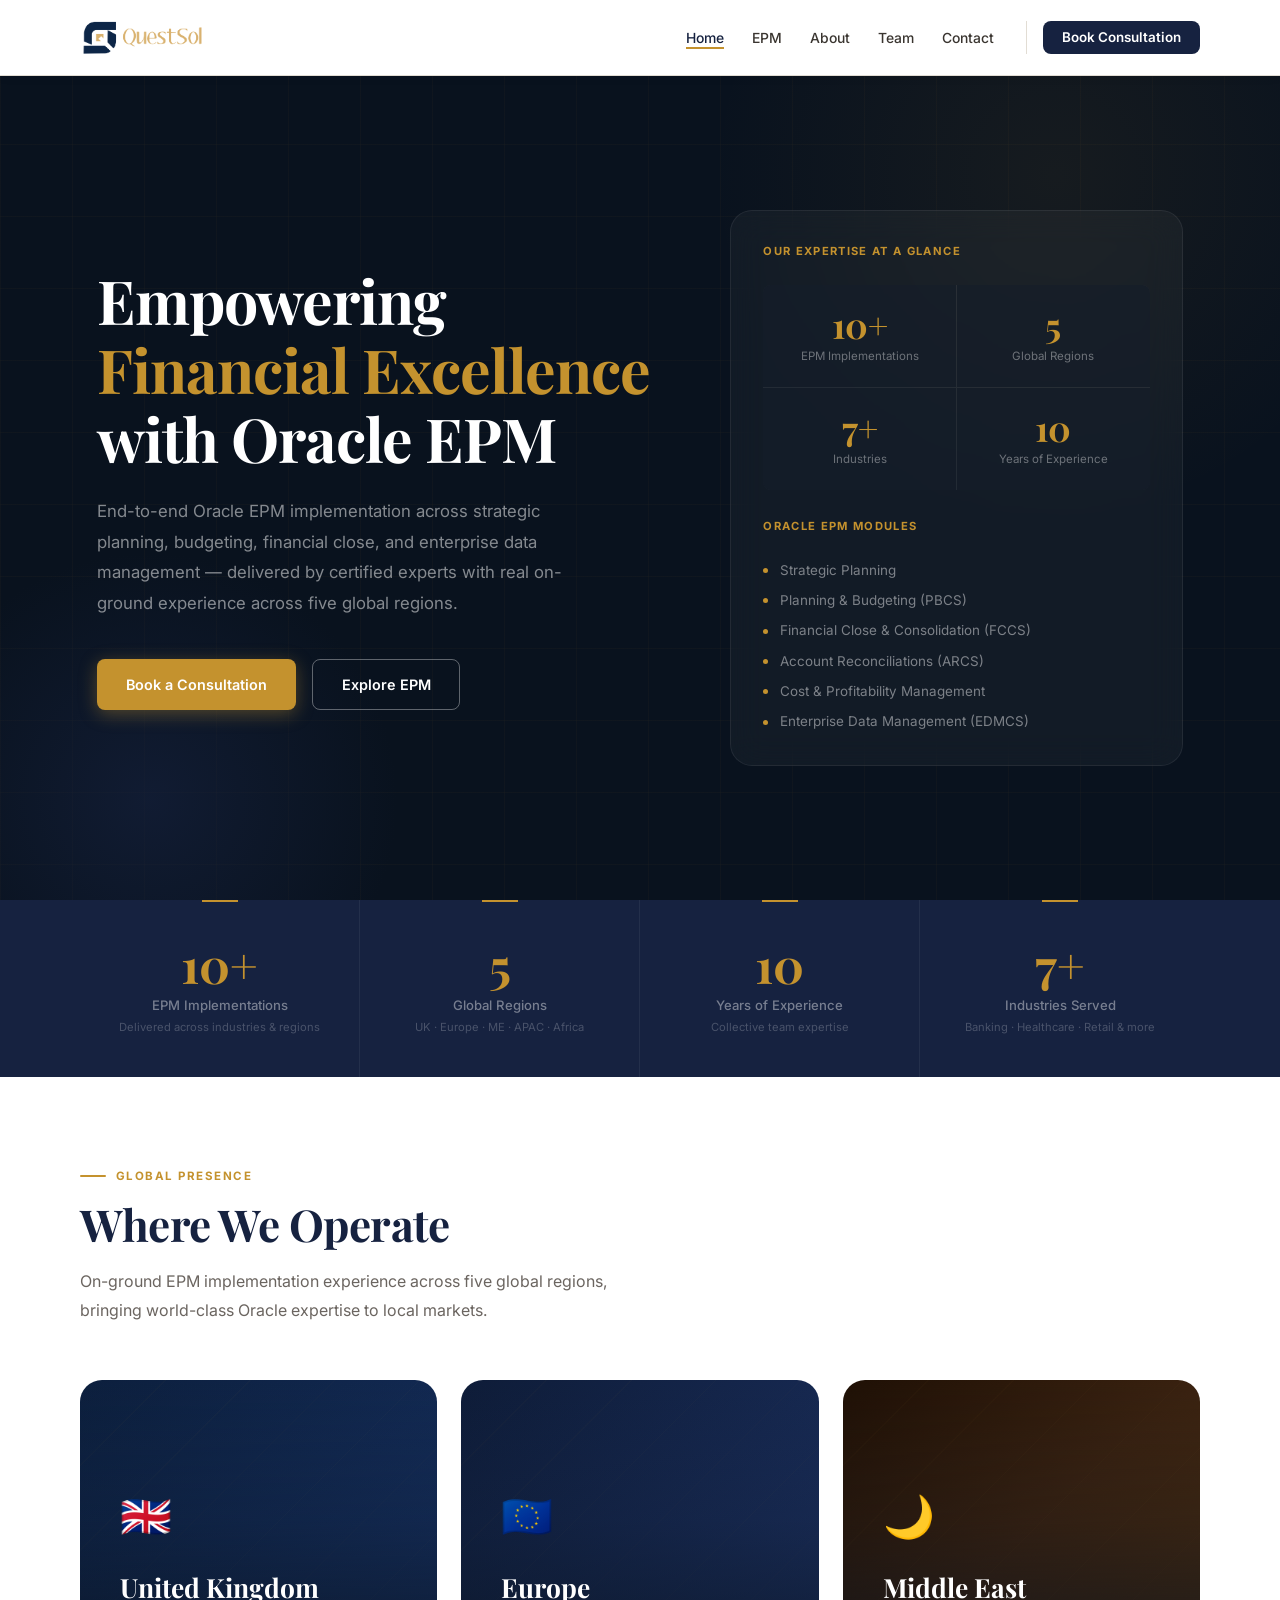
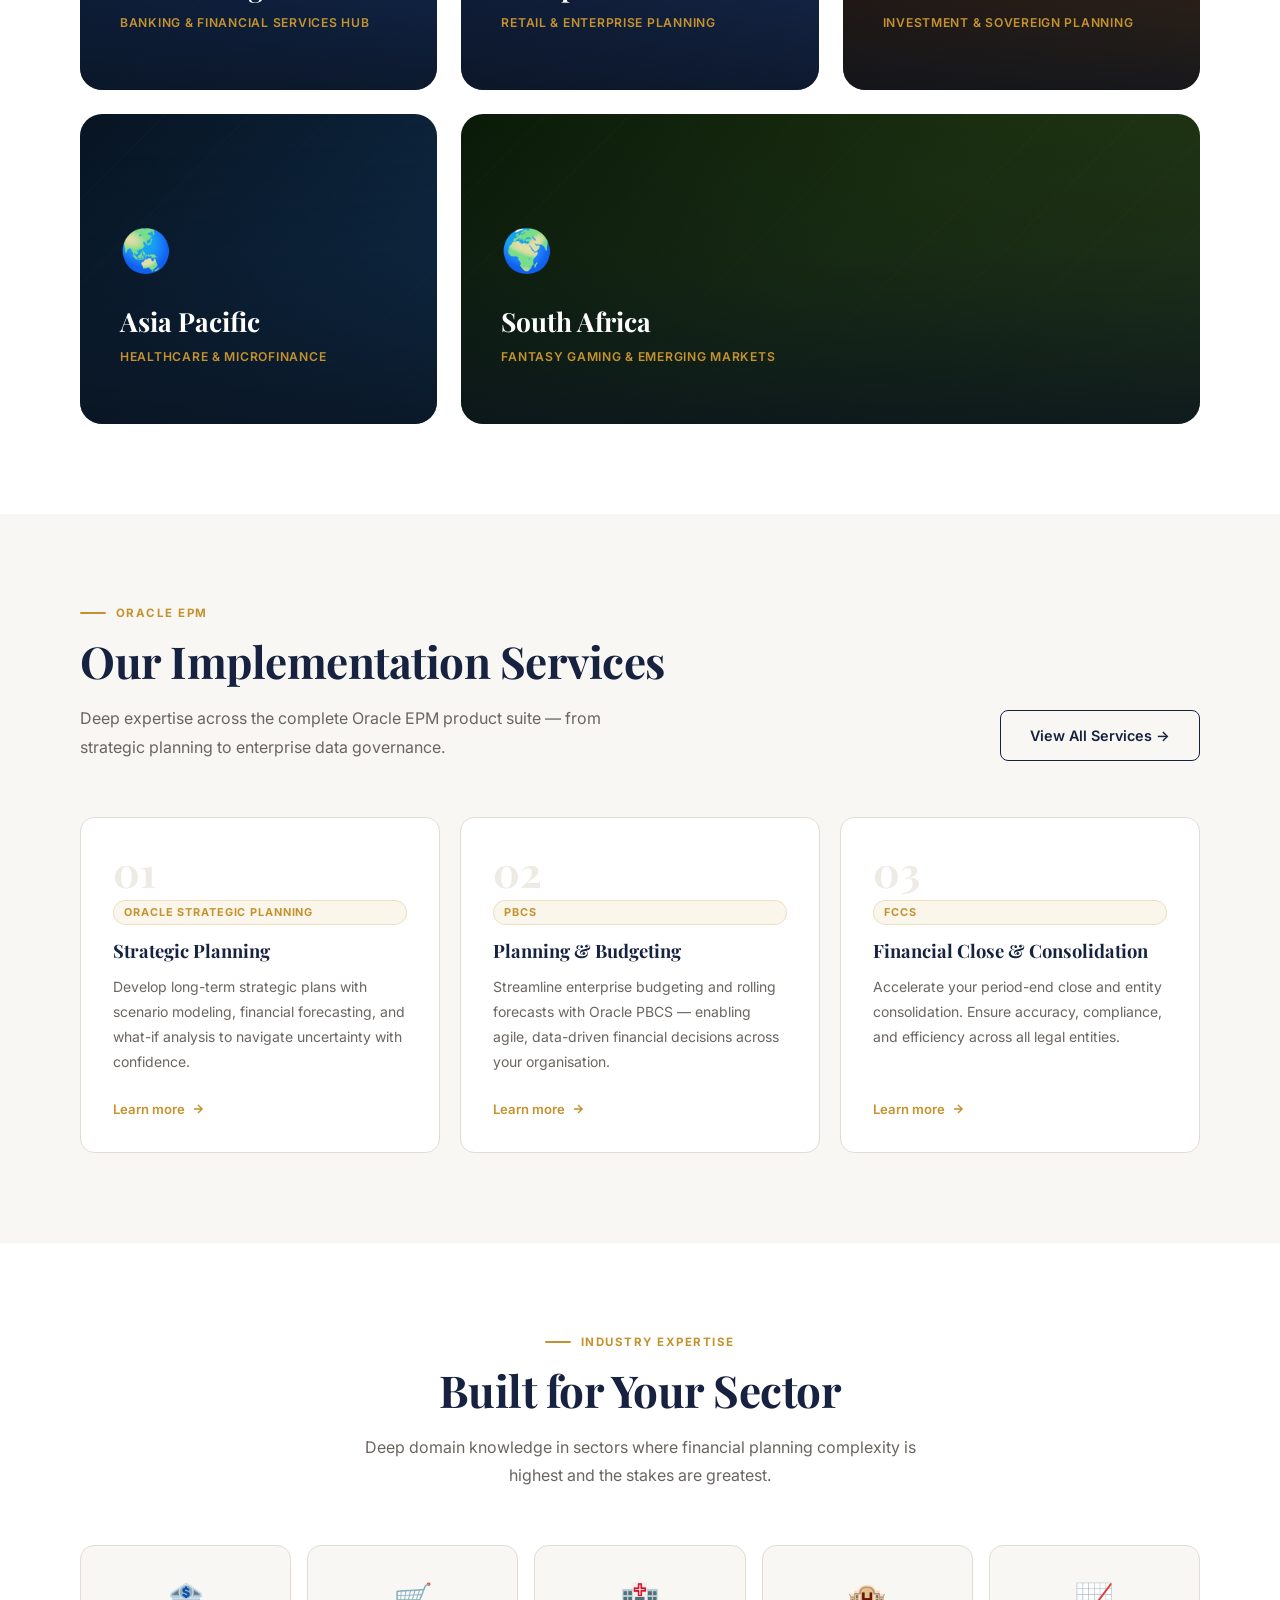
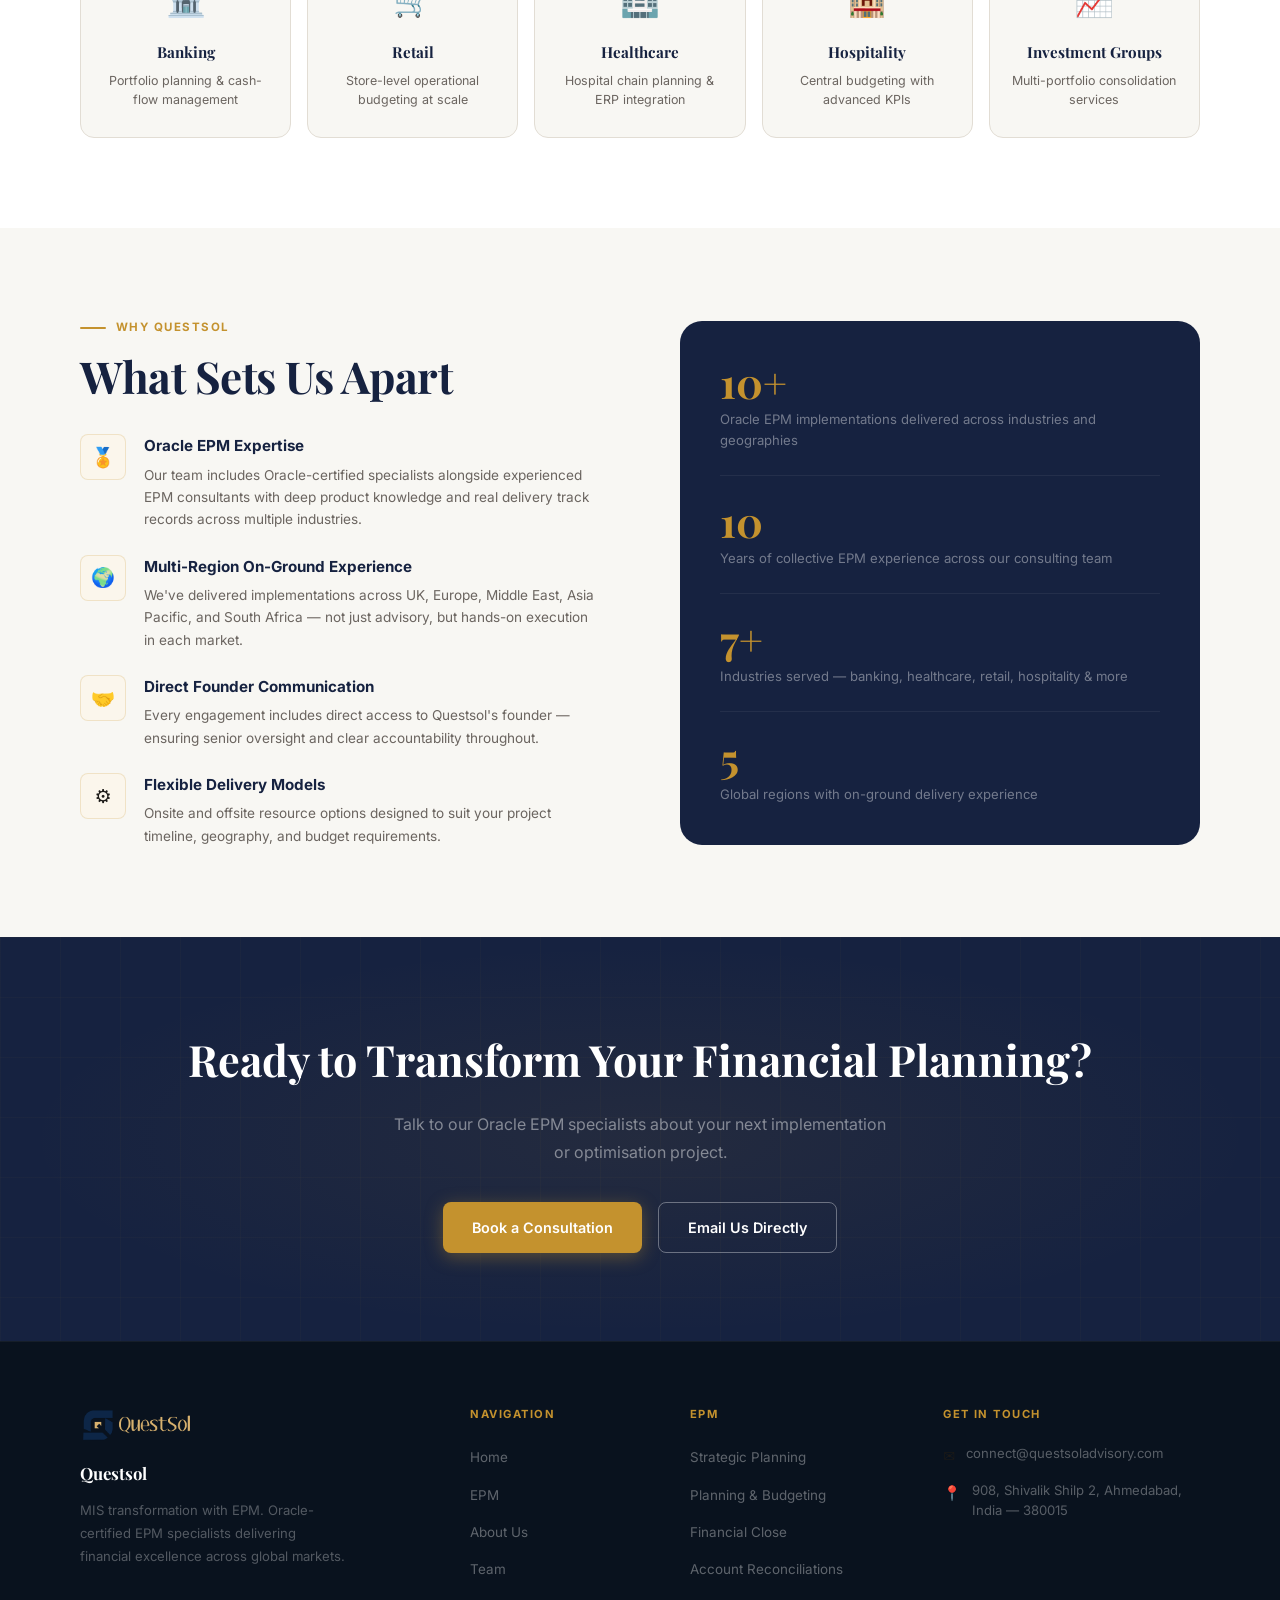
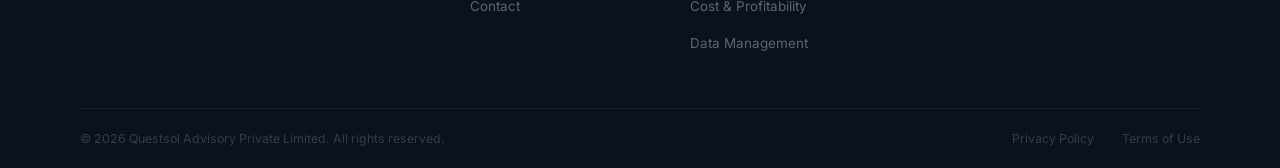
==== commit 2cb90de9: "Replace 'Questsol Advisory' with 'Questsol' across all pages Preserves 'Questsol Advisory Private Li" ====
--- a/index.html
+++ b/index.html
@@ -17,8 +17,8 @@
 <header class="nav">
   <div class="container">
     <a href="index.html" class="nav-logo">
-      <img src="assets/logo.png" alt="Questsol Advisory" onerror="this.style.display='none';this.nextElementSibling.style.display='block'">
-      <span class="nav-logo-fallback" style="display:none">Questsol Advisory</span>
+      <img src="assets/logo.png" alt="Questsol" onerror="this.style.display='none';this.nextElementSibling.style.display='block'">
+      <span class="nav-logo-fallback" style="display:none">Questsol</span>
     </a>
     <nav>
       <ul class="nav-menu">
@@ -27,7 +27,7 @@
         <li><a href="about.html">About</a></li>
         <li><a href="team.html">Team</a></li>
         <li><a href="contact.html">Contact</a></li>
-        <li><a href="contact.html" class="nav-cta">Book Consultation</a></li>
+        <li><a href="book.html" class="nav-cta">Book Consultation</a></li>
       </ul>
     </nav>
     <button class="nav-hamburger" id="hamburger" aria-label="Toggle menu">
@@ -43,7 +43,7 @@
     <li><a href="team.html">Team</a></li>
     <li><a href="contact.html">Contact</a></li>
   </ul>
-  <a href="contact.html" class="mobile-cta">Book a Consultation</a>
+  <a href="book.html" class="mobile-cta">Book a Consultation</a>
 </div>
 
 <!-- ── HERO ── -->
@@ -63,7 +63,7 @@
           End-to-end Oracle EPM implementation across strategic planning, budgeting, financial close, and enterprise data management — delivered by certified experts with real on-ground experience across five global regions.
         </p>
         <div class="hero-actions">
-          <a href="contact.html" class="btn btn-primary">Book a Consultation</a>
+          <a href="book.html" class="btn btn-primary">Book a Consultation</a>
           <a href="epm.html" class="btn btn-outline-white">Explore EPM</a>
         </div>
       </div>
@@ -318,7 +318,7 @@
     <h2 class="cta-banner-title">Ready to Transform Your Financial Planning?</h2>
     <p class="cta-banner-sub">Talk to our Oracle EPM specialists about your next implementation or optimisation project.</p>
     <div class="cta-banner-actions">
-      <a href="contact.html" class="btn btn-primary">Book a Consultation</a>
+      <a href="book.html" class="btn btn-primary">Book a Consultation</a>
       <a href="mailto:connect@questsoladvisory.com" class="btn btn-outline-white">Email Us Directly</a>
     </div>
   </div>
@@ -329,8 +329,8 @@
   <div class="container">
     <div class="footer-grid">
       <div>
-        <img src="assets/logo.png" alt="Questsol Advisory" class="footer-brand-logo" onerror="this.style.display='none'">
-        <div class="footer-brand-name">Questsol Advisory</div>
+        <img src="assets/logo.png" alt="Questsol" class="footer-brand-logo" onerror="this.style.display='none'">
+        <div class="footer-brand-name">Questsol</div>
         <p class="footer-brand-desc">MIS transformation with EPM. Oracle-certified EPM specialists delivering financial excellence across global markets.</p>
       </div>
       <div>
